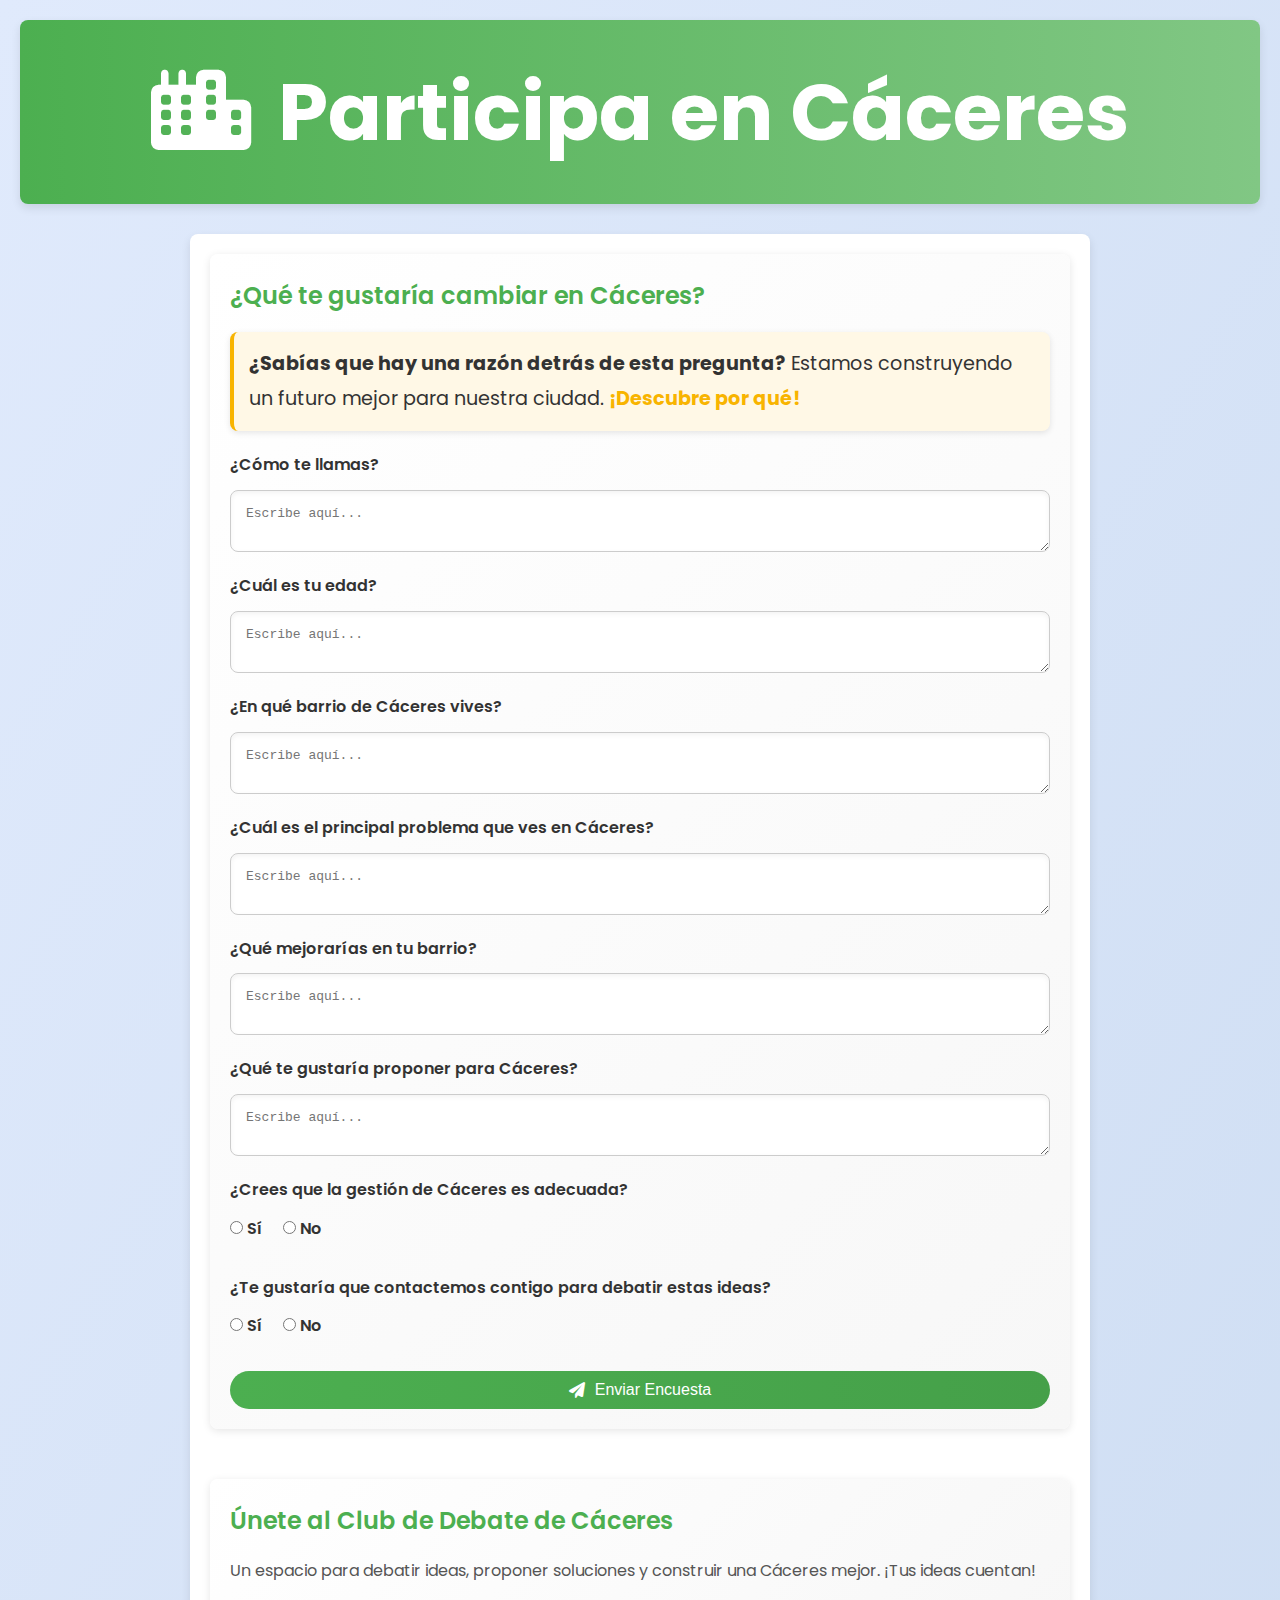
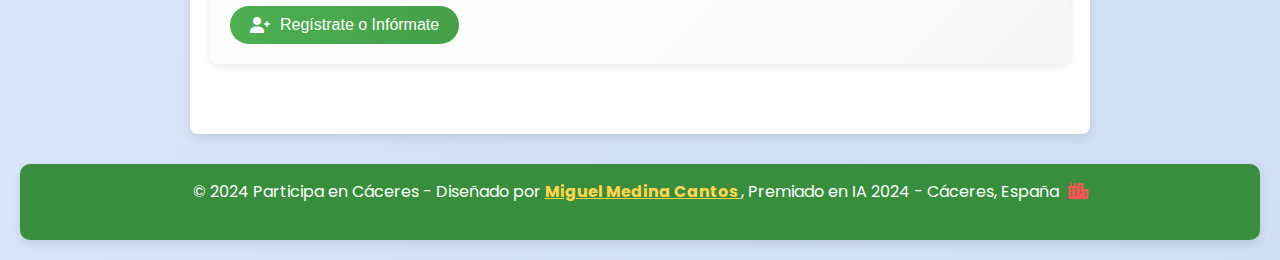
==== index.html @ b0fa1168 "Add files via upload" ====
<!DOCTYPE html>
<html lang="es">
<head>
    <meta charset="UTF-8">
    <meta name="viewport" content="width=device-width, initial-scale=1.0">
    <title>Participa en Cáceres</title>
    <link rel="stylesheet" href="styles.css">
    <link href="https://fonts.googleapis.com/css2?family=Poppins:wght@400;600&display=swap" rel="stylesheet">
    <link rel="stylesheet" href="https://cdnjs.cloudflare.com/ajax/libs/font-awesome/6.0.0-beta3/css/all.min.css">
</head>
<body>
    <header>
        <h1><i class="fas fa-city"></i> Participa en Cáceres</h1>
    </header>
    <main>
        <!-- Encuesta Ciudadana -->
        <section id="encuesta">
            <h2>¿Qué te gustaría cambiar en Cáceres?</h2>
            <p>
                <strong>¿Sabías que hay una razón detrás de esta pregunta?</strong> 
                Estamos construyendo un futuro mejor para nuestra ciudad. 
                <a href="por-que-esta-encuesta.html" class="cta-link">¡Descubre por qué!</a>
            </p>

            <form id="formEncuesta" action="https://formspree.io/f/xblrbdkl" method="POST">
                <label for="nombre">¿Cómo te llamas?</label>	
                <textarea id="nombre" name="nombre" placeholder="Escribe aquí..." required></textarea>
            
                <label for="edad">¿Cuál es tu edad?</label>
                <textarea id="edad" name="edad" placeholder="Escribe aquí..." required></textarea>
            
                <label for="barrio">¿En qué barrio de Cáceres vives?</label>
                <textarea id="barrio" name="barrio" placeholder="Escribe aquí..." required></textarea>
            
                <label for="problema">¿Cuál es el principal problema que ves en Cáceres?</label>
                <textarea id="problema" name="problema" placeholder="Escribe aquí..." required></textarea>
            
                <label for="mejoras">¿Qué mejorarías en tu barrio?</label>
                <textarea id="mejoras" name="mejoras" placeholder="Escribe aquí..." required></textarea>
            
                <label for="propuestas">¿Qué te gustaría proponer para Cáceres?</label>
                <textarea id="propuestas" name="propuestas" placeholder="Escribe aquí..." required></textarea>
            
                <label for="gestion">¿Crees que la gestión de Cáceres es adecuada?</label>
                <div class="radio-group">
                    <label>
                        <input type="radio" name="gestion" value="Sí" required> Sí
                    </label>
                    <label>
                        <input type="radio" name="gestion" value="No"> No
                    </label>
                </div>
            
                <label>¿Te gustaría que contactemos contigo para debatir estas ideas?</label>
                <div class="radio-group">
                    <label>
                        <input type="radio" name="contacto" value="Sí" onclick="toggleCorreo(true)"> Sí
                    </label>
                    <label>
                        <input type="radio" name="contacto" value="No" onclick="toggleCorreo(false)"> No
                    </label>
                </div>
                <input type="email" id="correo" name="correo" placeholder="Tu correo o usuario de insta o twitter" style="display: none;">
            
                <button type="submit"><i class="fas fa-paper-plane"></i> Enviar Encuesta</button>
            </form>
        </section>

        <!-- Club de Debate -->
        <section id="club-debate">
            <h2>Únete al Club de Debate de Cáceres</h2>
            <p>Un espacio para debatir ideas, proponer soluciones y construir una Cáceres mejor. ¡Tus ideas cuentan!</p>
            <button onclick="window.location.href='debate.html';"><i class="fas fa-user-plus"></i> Regístrate o Infórmate</button>
        </section>
    </main>


    </main>
    <footer>
        <p style="color: white;"> 
            © 2024 Participa en Cáceres - Diseñado por 
            <a href="https://www.linkedin.com/in/miguel-medina-cantos/" target="_blank" style="color: #FFD54F; text-decoration: underline; font-weight: bold;">
                Miguel Medina Cantos
            </a>, Premiado en IA 2024 - Cáceres, España 
            <i class="fas fa-city"></i>
        </p>
    </footer>
    <script src="scripts.js"></script>
</body>
</html>
---- styles.css ----
/* General Reset */
* {
    margin: 0;
    padding: 0;
    box-sizing: border-box;
}

/* Fonts and Colors */
body {
    font-family: 'Poppins', sans-serif;
    line-height: 1.8;
    background: linear-gradient(120deg, #e0eafc, #cfdef3);
    color: #333;
    padding: 20px;
}

header {
    background: linear-gradient(90deg, #4CAF50, #81C784);
    color: white;
    padding: 20px;
    text-align: center;
    font-size: 2.5em;
    border-radius: 8px;
    box-shadow: 0 4px 10px rgba(0, 0, 0, 0.1);
}

header i {
    margin-right: 10px;
}

main {
    max-width: 900px;
    margin: 30px auto;
    background: white;
    padding: 20px;
    border-radius: 8px;
    box-shadow: 0 4px 10px rgba(0, 0, 0, 0.1);
}

section {
    margin-bottom: 50px;
    padding: 20px;
    border-radius: 8px;
    background: linear-gradient(135deg, #ffffff, #f7f7f7);
    box-shadow: 0 2px 8px rgba(0, 0, 0, 0.1);
    transition: transform 0.2s, box-shadow 0.3s;
}

section:hover {
    transform: scale(1.02);
    box-shadow: 0 6px 15px rgba(0, 0, 0, 0.2);
}

h2 {
    color: #4CAF50;
    font-weight: 600;
    margin-bottom: 15px;
}

p {
    color: #555;
    margin-bottom: 20px;
}

button {
    display: inline-flex;
    align-items: center;
    justify-content: center;
    background: linear-gradient(90deg, #4CAF50, #45a049);
    color: white;
    border: none;
    padding: 10px 20px;
    font-size: 1em;
    border-radius: 50px;
    cursor: pointer;
    transition: background 0.3s, transform 0.2s;
}

button:hover {
    background: linear-gradient(90deg, #45a049, #3e8e41);
    transform: scale(1.05);
}

button i {
    margin-right: 10px;
}

/* Form Styles */
form {
    display: flex;
    flex-direction: column;
}

form label {
    margin-bottom: 10px;
    font-weight: 600;
}

form textarea, form input[type="email"] {
    padding: 15px;
    margin-bottom: 20px;
    border: 1px solid #ccc;
    border-radius: 8px;
    font-size: 1em;
    resize: vertical;
    box-shadow: inset 0 2px 5px rgba(0, 0, 0, 0.05);
}

.radio-group {
    display: flex;
    gap: 20px;
    margin-bottom: 20px;
}


/* Footer */
footer {
    text-align: center;
    padding: 15px;
    background: #388E3C; /* Verde brillante pero elegante */
    color: #FFFFFF; /* Blanco puro para un alto contraste */
    border-radius: 10px;
    margin-top: 30px;
    font-size: 1em;
    box-shadow: 0 4px 8px rgba(0, 0, 0, 0.1);
    line-height: 1.6;
}

footer a {
    color: #FFEB3B; /* Amarillo brillante para resaltar */
    text-decoration: underline;
    font-weight: bold;
}

footer a:hover {
    color: #FFF176; /* Amarillo más claro para hover */
}

footer i {
    color: #FF5252; /* Rojo vibrante para iconos */
    margin-left: 5px;
}


/* Destacar el texto */
section#encuesta p {
    font-size: 1.2em;
    color: #333;
    background: #fff8e6;
    padding: 15px;
    border-left: 4px solid #f8b400;
    border-radius: 8px;
    box-shadow: 0 2px 6px rgba(0, 0, 0, 0.1);
    margin-bottom: 20px;
}

/* Estilo del enlace */
.cta-link {
    color: #f8b400;
    font-weight: bold;
    text-decoration: none;
}

.cta-link:hover {
    text-decoration: underline;
    color: #e08b00;
}
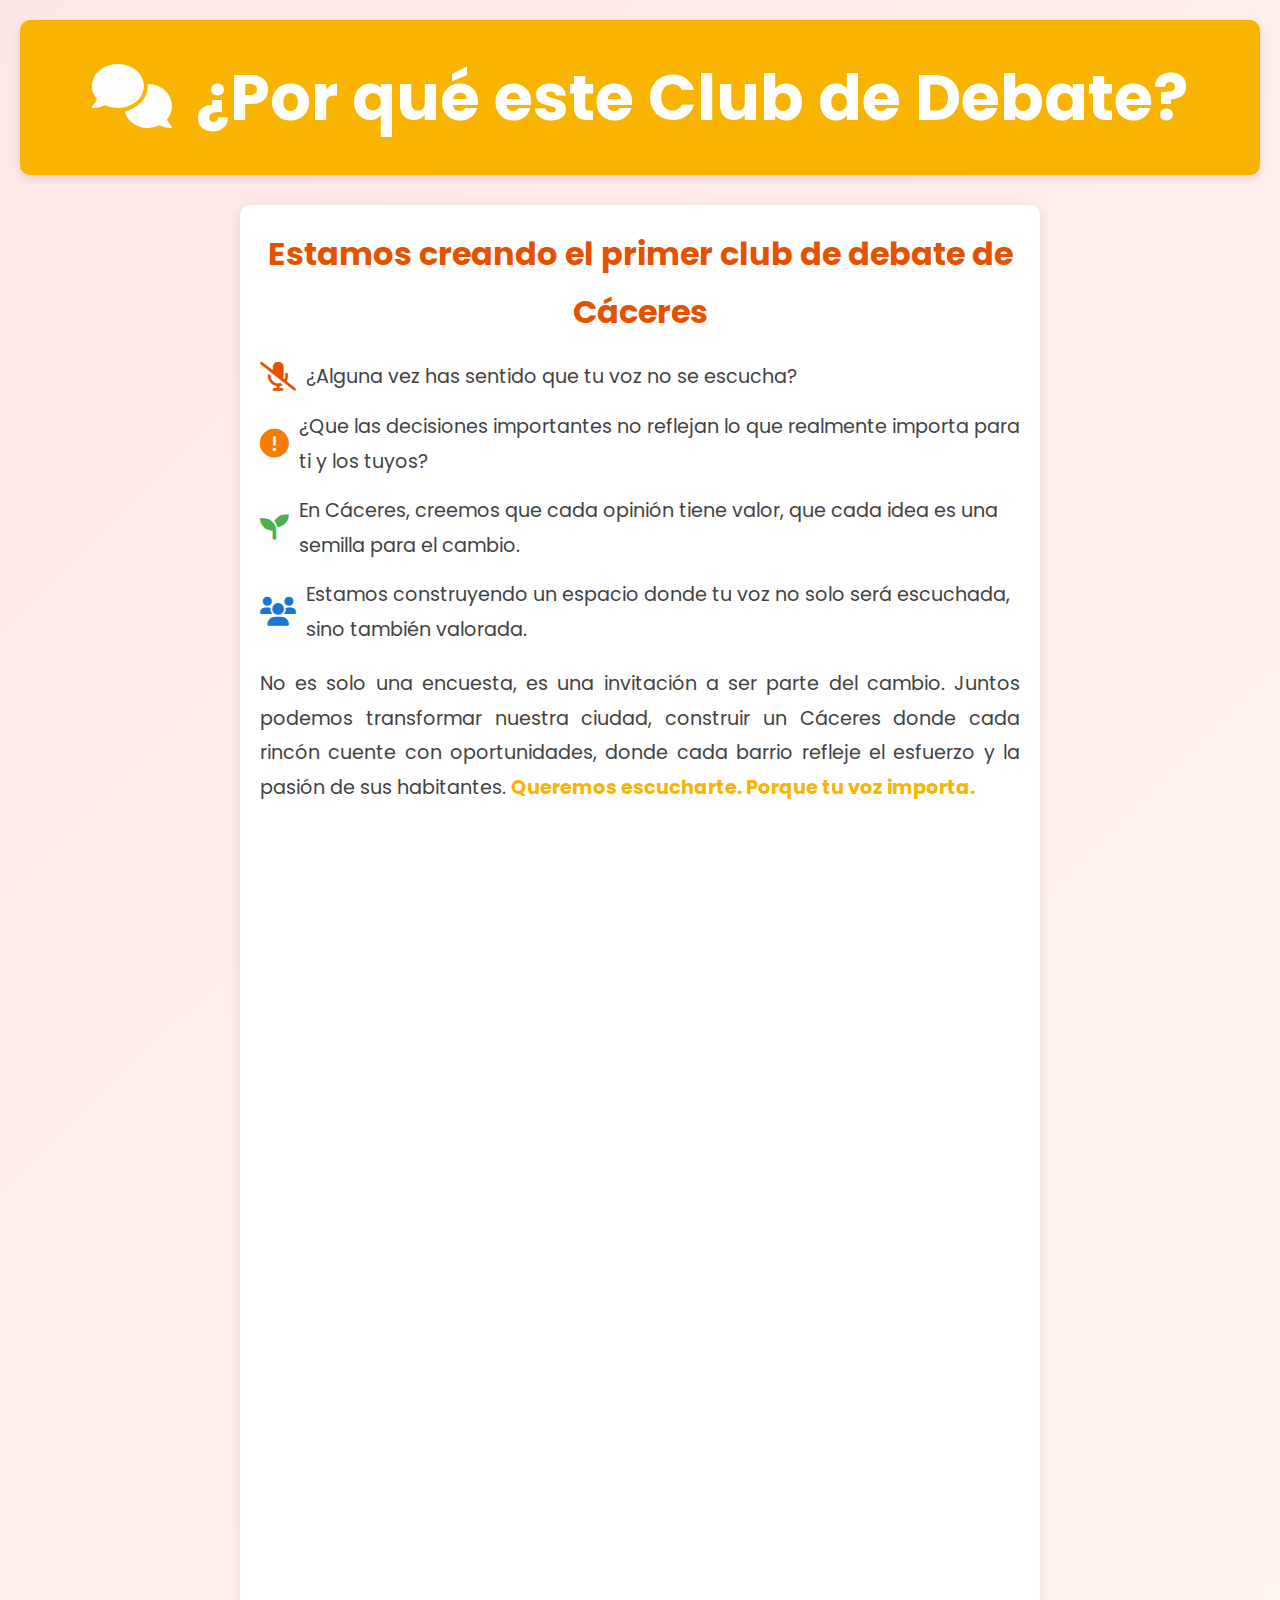
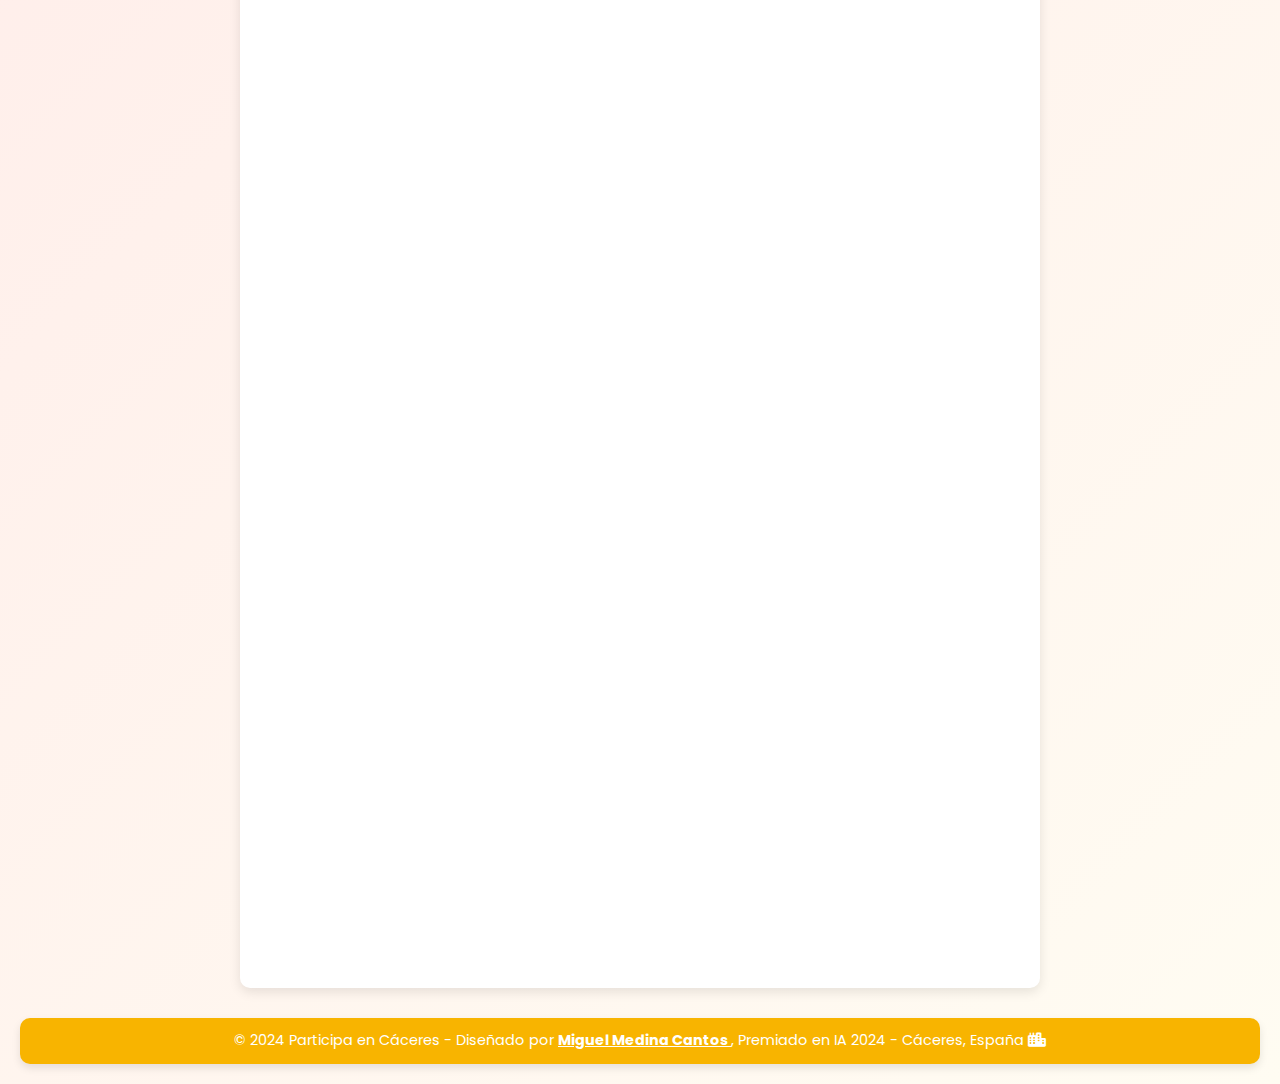
==== commit 1e8a98e3: "Development Discussion Website" ====
--- a/index.html
+++ b/index.html
@@ -3,88 +3,86 @@
 <head>
     <meta charset="UTF-8">
     <meta name="viewport" content="width=device-width, initial-scale=1.0">
-    <title>Participa en Cáceres</title>
-    <link rel="stylesheet" href="styles.css">
+    <link rel="stylesheet" href="styleswhy.css">
+    <title>¿Por qué este Club de Debate?</title>
     <link href="https://fonts.googleapis.com/css2?family=Poppins:wght@400;600&display=swap" rel="stylesheet">
     <link rel="stylesheet" href="https://cdnjs.cloudflare.com/ajax/libs/font-awesome/6.0.0-beta3/css/all.min.css">
 </head>
 <body>
     <header>
-        <h1><i class="fas fa-city"></i> Participa en Cáceres</h1>
+        <h1><i class="fas fa-comments"></i> ¿Por qué este Club de Debate?</h1>
     </header>
     <main>
-        <!-- Encuesta Ciudadana -->
-        <section id="encuesta">
-            <h2>¿Qué te gustaría cambiar en Cáceres?</h2>
+        <section class="slide-in">
+            <h2>Estamos creando el primer club de debate de Cáceres</h2>
+            <ul>
+                <li>
+                    <i class="fas fa-microphone-slash" style="color: #e65100; margin-right: 10px;"></i> 
+                    ¿Alguna vez has sentido que tu voz no se escucha?
+                </li>
+                <li>
+                    <i class="fas fa-exclamation-circle" style="color: #f57c00; margin-right: 10px;"></i> 
+                    ¿Que las decisiones importantes no reflejan lo que realmente importa para ti y los tuyos?
+                </li>
+                <li>
+                    <i class="fas fa-seedling" style="color: #4caf50; margin-right: 10px;"></i> 
+                    En Cáceres, creemos que cada opinión tiene valor, que cada idea es una semilla para el cambio.
+                </li>
+                <li>
+                    <i class="fas fa-users" style="color: #1976d2; margin-right: 10px;"></i> 
+                    Estamos construyendo un espacio donde tu voz no solo será escuchada, sino también valorada.
+                </li>
+            </ul>
             <p>
-                <strong>¿Sabías que hay una razón detrás de esta pregunta?</strong> 
-                Estamos construyendo un futuro mejor para nuestra ciudad. 
-                <a href="por-que-esta-encuesta.html" class="cta-link">¡Descubre por qué!</a>
+                No es solo una encuesta, es una invitación a ser parte del cambio. Juntos podemos transformar nuestra ciudad, construir un Cáceres donde 
+                cada rincón cuente con oportunidades, donde cada barrio refleje el esfuerzo y la pasión de sus habitantes. 
+                <strong>Queremos escucharte. Porque tu voz importa.</strong>
             </p>
-
-            <form id="formEncuesta" action="https://formspree.io/f/xblrbdkl" method="POST">
-                <label for="nombre">¿Cómo te llamas?</label>	
-                <textarea id="nombre" name="nombre" placeholder="Escribe aquí..." required></textarea>
-            
-                <label for="edad">¿Cuál es tu edad?</label>
-                <textarea id="edad" name="edad" placeholder="Escribe aquí..." required></textarea>
-            
-                <label for="barrio">¿En qué barrio de Cáceres vives?</label>
-                <textarea id="barrio" name="barrio" placeholder="Escribe aquí..." required></textarea>
-            
-                <label for="problema">¿Cuál es el principal problema que ves en Cáceres?</label>
-                <textarea id="problema" name="problema" placeholder="Escribe aquí..." required></textarea>
-            
-                <label for="mejoras">¿Qué mejorarías en tu barrio?</label>
-                <textarea id="mejoras" name="mejoras" placeholder="Escribe aquí..." required></textarea>
-            
-                <label for="propuestas">¿Qué te gustaría proponer para Cáceres?</label>
-                <textarea id="propuestas" name="propuestas" placeholder="Escribe aquí..." required></textarea>
-            
-                <label for="gestion">¿Crees que la gestión de Cáceres es adecuada?</label>
-                <div class="radio-group">
-                    <label>
-                        <input type="radio" name="gestion" value="Sí" required> Sí
-                    </label>
-                    <label>
-                        <input type="radio" name="gestion" value="No"> No
-                    </label>
-                </div>
-            
-                <label>¿Te gustaría que contactemos contigo para debatir estas ideas?</label>
-                <div class="radio-group">
-                    <label>
-                        <input type="radio" name="contacto" value="Sí" onclick="toggleCorreo(true)"> Sí
-                    </label>
-                    <label>
-                        <input type="radio" name="contacto" value="No" onclick="toggleCorreo(false)"> No
-                    </label>
-                </div>
-                <input type="email" id="correo" name="correo" placeholder="Tu correo o usuario de insta o twitter" style="display: none;">
-            
-                <button type="submit"><i class="fas fa-paper-plane"></i> Enviar Encuesta</button>
-            </form>
         </section>
-
-        <!-- Club de Debate -->
-        <section id="club-debate">
-            <h2>Únete al Club de Debate de Cáceres</h2>
-            <p>Un espacio para debatir ideas, proponer soluciones y construir una Cáceres mejor. ¡Tus ideas cuentan!</p>
-            <button onclick="window.location.href='debate.html';"><i class="fas fa-user-plus"></i> Regístrate o Infórmate</button>
+        
+        <section class="slide-in">
+            <h2><i class="fas fa-heart"></i> Planes que te recomendamos</h2>
+            <article>
+                <h3><i class="fas fa-map-marker-alt" style="color: #f8b400;"></i> Para una escapada</h3>
+               <p>
+                    Visita el <strong>Museo de Arte Moderno Helga de Alvear</strong>. Es un lugar único 
+                    donde podrás explorar una de las colecciones más impresionantes de arte contemporáneo en España. 
+                    Perfecto para inspirarte y desconectar. Además, es gratuito <span style="font-size: 1.2em;">😮</span>!
+                </p>
+                <img src="./images/imageMuseum.jpg" alt="Museo de Arte Moderno Helga de Alvear" class="museum-image">
+            </article>
+            <article>
+                <h3>Para tomar algo </h3>
+                <p>
+                    Disfruta de un ambiente relajado en la <strong>Plaza Mayor</strong> o anímate a explorar la 
+                    vida nocturna en <strong>La Madrila</strong>. Desde terrazas tranquilas hasta locales animados, ¡tienes donde elegir!
+                </p>
+                <p>
+                    En la Plaza Mayor encontrarás si vienes por nacisas o por la noche, un ambiente relajado y tranquilo. 
+                    Además de las maravillosa luces de Navidad que adornan la plaza y el ayuntamiento.
+                </p>
+                <img src="./images/imagePlazaMayor.jpg" alt="Plaza Mayor de Cáceres" class="plaza-image">
+            </article>
+        </section>
+        
+        <section class="slide-in">
+            <h2>¿Listo para participar?</h2>
+            <p>
+                Ve a nuestra <a href="encuesta.html" style="color: #4CAF50; font-weight: bold;">página de encuesta</a> 
+                para completar la encuesta y ayudarnos a construir un Cáceres mejor.
+            </p>
         </section>
     </main>
-
-
-    </main>
     <footer>
-        <p style="color: white;"> 
+        <p>
             © 2024 Participa en Cáceres - Diseñado por 
-            <a href="https://www.linkedin.com/in/miguel-medina-cantos/" target="_blank" style="color: #FFD54F; text-decoration: underline; font-weight: bold;">
+            <a href="https://www.linkedin.com/in/miguel-medina-cantos/" target="_blank" style="color: white; text-decoration: underline; font-weight: bold;">
                 Miguel Medina Cantos
             </a>, Premiado en IA 2024 - Cáceres, España 
             <i class="fas fa-city"></i>
         </p>
     </footer>
-    <script src="scripts.js"></script>
+    <!-- Incluye el archivo JavaScript -->
+    <script src="./scriptslider.js"></script>
 </body>
 </html>
--- a/styleswhy.css
+++ b/styleswhy.css
@@ -0,0 +1,164 @@
+/* General Reset */
+* {
+    margin: 0;
+    padding: 0;
+    box-sizing: border-box;
+}
+
+/* Fonts and Colors */
+body {
+    font-family: 'Poppins', sans-serif;
+    background: linear-gradient(135deg, #ffe6e6, #fffcf2);
+    color: #333;
+    padding: 20px;
+    line-height: 1.8;
+}
+
+header {
+    background: #f8b400;
+    color: white;
+    text-align: center;
+    padding: 20px;
+    border-radius: 10px;
+    box-shadow: 0 4px 8px rgba(0, 0, 0, 0.1);
+    font-size: 2em;
+}
+
+header i {
+    margin-right: 10px;
+}
+
+main {
+    max-width: 800px;
+    margin: 30px auto;
+    background: #ffffff;
+    padding: 20px;
+    border-radius: 10px;
+    box-shadow: 0 4px 12px rgba(0, 0, 0, 0.1);
+}
+
+/* Sections */
+section {
+    margin-bottom: 30px;
+}
+
+
+
+section h2 {
+    color: #e65100; /* Un tono naranja más cálido */
+    font-size: 2em; /* Destaca más el título */
+    margin-bottom: 15px;
+    text-align: center; /* Centra el texto */
+}
+
+section p {
+    color: #424242; /* Gris oscuro para contraste suave */
+    font-size: 1.2em; /* Texto más grande y cómodo */
+    line-height: 1.8;
+    margin-bottom: 20px;
+    text-align: justify; /* Alineación más profesional */
+}
+
+section p strong {
+    color: #f8b400; /* Resalta las frases importantes */
+}
+
+section article {
+    background: #fff8e6;
+    padding: 15px;
+    border-left: 4px solid #f8b400;
+    border-radius: 8px;
+    margin-bottom: 15px;
+    box-shadow: 0 2px 6px rgba(0, 0, 0, 0.05);
+}
+
+article h3 {
+    color: #e08b00;
+    margin-bottom: 10px;
+    font-size: 1.3em;
+}
+
+/* Links */
+a {
+    color: #f8b400;
+    text-decoration: none;
+    font-weight: 600;
+}
+
+a:hover {
+    text-decoration: underline;
+}
+
+/* Footer */
+footer {
+    text-align: center;
+    padding: 10px;
+    background: #f8b400;
+    color: white;
+    border-radius: 10px;
+    margin-top: 30px;
+    font-size: 0.9em;
+    box-shadow: 0 4px 8px rgba(0, 0, 0, 0.1);
+}
+
+footer a {
+    color: #ffd966;
+    text-decoration: underline;
+}
+
+footer a:hover {
+    color: #ffe6b3;
+}
+
+
+.museum-image {
+    width: 100%; /* Ajusta al ancho del contenedor */
+    max-width: 600px; /* Limita el tamaño máximo */
+    height: auto; /* Mantiene las proporciones */
+    border-radius: 10px; /* Esquinas redondeadas */
+    margin: 15px auto; /* Centra horizontalmente */
+    display: block; /* Necesario para centrar con margin auto */
+    box-shadow: 0 4px 8px rgba(0, 0, 0, 0.1); /* Sombras suaves */
+}
+
+.plaza-image {
+    width: 100%;
+    max-width: 600px;
+    height: auto;
+    border-radius: 10px;
+    margin: 15px auto;
+    display: block;
+    box-shadow: 0 4px 8px rgba(0, 0, 0, 0.1);
+}
+
+
+ul {
+    list-style-type: none; /* Quitar los puntos predeterminados */
+    padding: 0;
+    margin: 20px 0;
+}
+
+ul li {
+    margin-bottom: 15px;
+    font-size: 1.2em;
+    color: #424242; /* Texto gris oscuro */
+    display: flex;
+    align-items: center; /* Alinea el texto con el icono */
+}
+
+ul li i {
+    font-size: 1.5em;
+    margin-right: 10px; /* Espacio entre el icono y el texto */
+}
+
+
+.slide-in {
+    opacity: 0;
+    transform: translateY(50px);
+    transition: opacity 0.8s ease-out, transform 0.8s ease-out;
+}
+
+.slide-in.active {
+    opacity: 1;
+    transform: translateY(0);
+}
